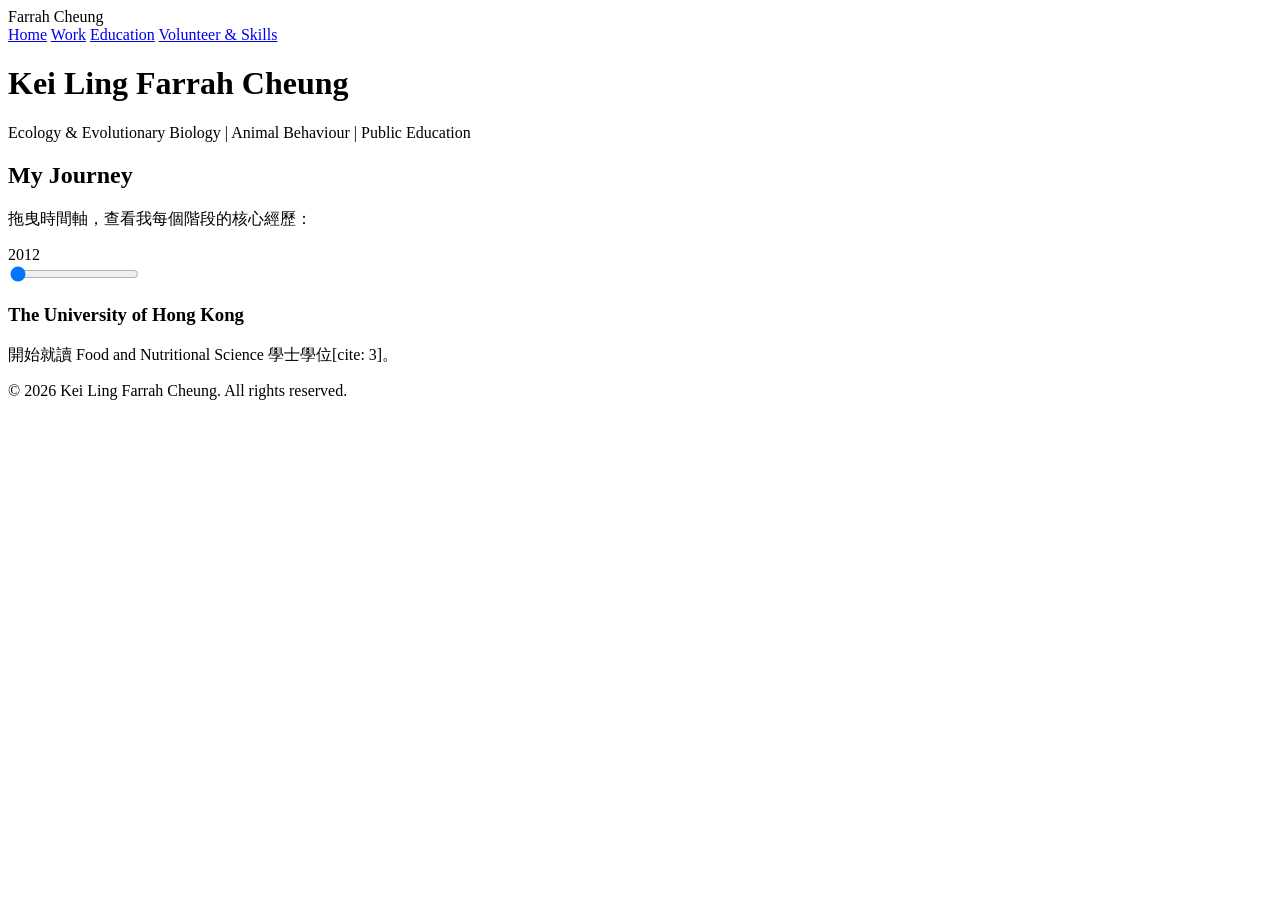
==== index.html @ 52d3b587 "Add initial HTML structure for personal website" ====
<!DOCTYPE html>
<html lang="en">
<head>
    <meta charset="UTF-8">
    <meta name="viewport" content="width=device-width, initial-scale=1.0">
    <title>Kei Ling Farrah Cheung | Home</title>
    <link rel="stylesheet" href="style.css">
</head>
<body>
    <nav class="navbar">
        <div class="nav-brand">Farrah Cheung</div>
        <div class="nav-links">
            <a href="index.html" class="active">Home</a>
            <a href="work.html">Work</a>
            <a href="education.html">Education</a>
            <a href="volunteer.html">Volunteer & Skills</a>
        </div>
    </nav>

    <header class="hero">
        <h1>Kei Ling Farrah Cheung</h1>
        <p>Ecology & Evolutionary Biology | Animal Behaviour | Public Education</p>
    </header>

    <main class="content-container">
        <section class="timeline-section">
            <h2>My Journey</h2>
            <p class="instruction">拖曳時間軸，查看我每個階段的核心經歷：</p>
            
            <div class="timeline-container">
                <div id="year-display">2012</div>
                <input type="range" min="2012" max="2027" value="2012" class="slider" id="timelineSlider">
                
                <div id="timeline-popup" class="popup">
                    <h3 id="popup-title">The University of Hong Kong</h3>
                    <p id="popup-desc">開始就讀 Food and Nutritional Science 學士學位[cite: 3]。</p>
                </div>
            </div>
        </section>
    </main>

    <footer>
        <p>&copy; 2026 Kei Ling Farrah Cheung. All rights reserved.</p>
    </footer>

    <script src="script.js"></script>
</body>
</html>
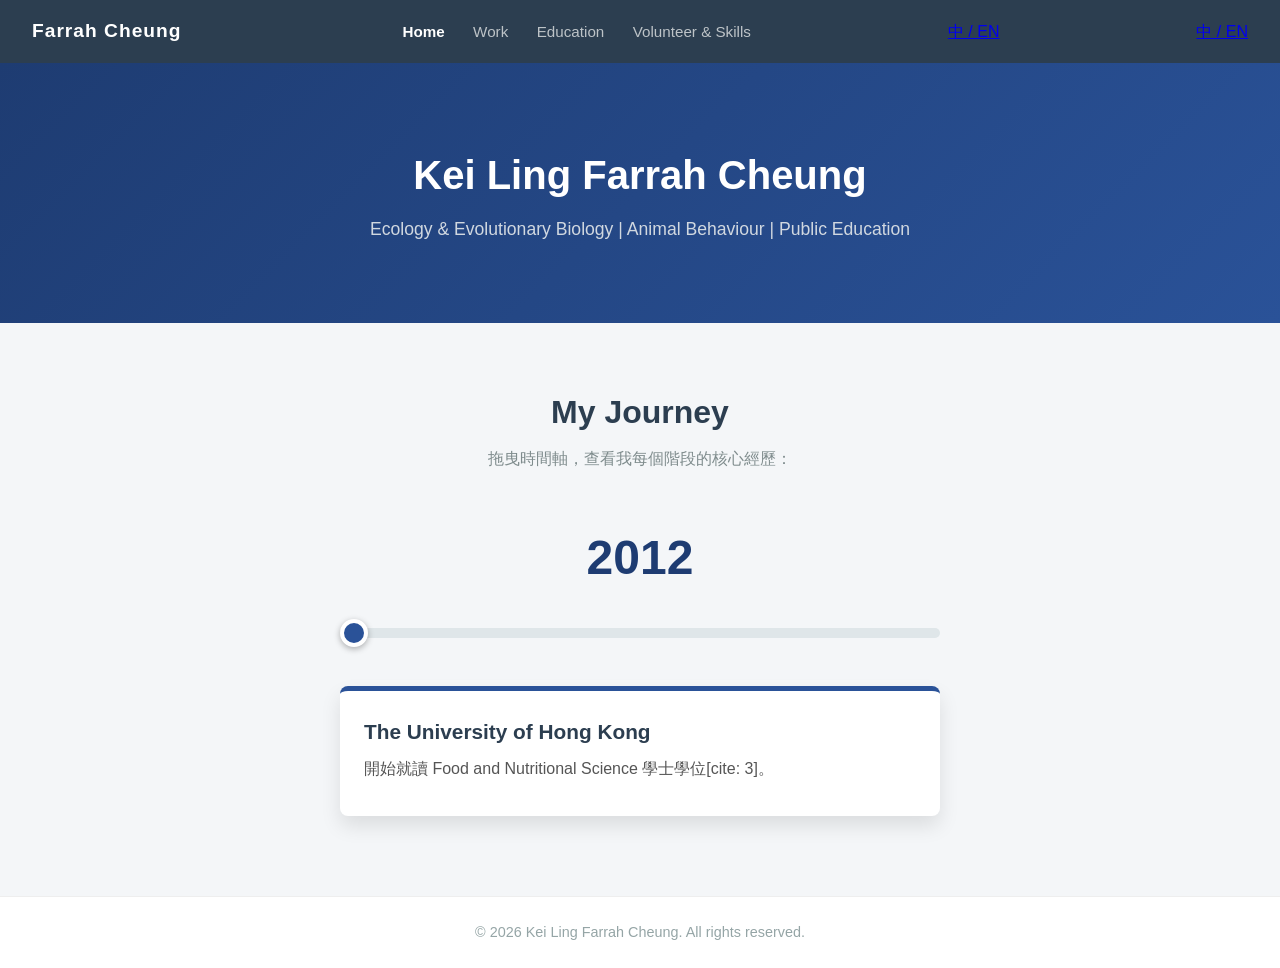
==== commit bfc82649: "Add language switch to index.html Added language switch links for English and Chinese versions." ====
--- a/index.html
+++ b/index.html
@@ -14,6 +14,15 @@
             <a href="work.html">Work</a>
             <a href="education.html">Education</a>
             <a href="volunteer.html">Volunteer & Skills</a>
+        </div>
+        <!-- 在英文版 index.html 的導覽列中加入 -->
+        <div class="lang-switch">
+            <a href="zh/index.html">中 / EN</a>
+        </div>
+        
+        <!-- 在中文版 zh/index.html 的導覽列中加入 -->
+        <div class="lang-switch">
+            <a href="../index.html">中 / EN</a>
         </div>
     </nav>
 
--- a/style.css
+++ b/style.css
@@ -0,0 +1,53 @@
+* { box-sizing: border-box; margin: 0; padding: 0; }
+body { font-family: -apple-system, BlinkMacSystemFont, "Segoe UI", sans-serif; color: #333; background-color: #f4f6f8; line-height: 1.6; display: flex; flex-direction: column; min-height: 100vh; }
+
+/* 導覽列 */
+.navbar { display: flex; justify-content: space-between; align-items: center; background: #2c3e50; padding: 1rem 2rem; color: white; position: sticky; top: 0; z-index: 100; }
+.nav-brand { font-weight: 700; font-size: 1.2rem; letter-spacing: 1px; }
+.nav-links a { color: #bdc3c7; text-decoration: none; margin-left: 1.5rem; transition: color 0.3s; font-size: 0.95rem; }
+.nav-links a:hover, .nav-links a.active { color: #fff; font-weight: 600; }
+
+/* 首頁橫幅 */
+.hero { text-align: center; padding: 5rem 1rem; background: linear-gradient(135deg, #1e3c72 0%, #2a5298 100%); color: white; }
+.hero h1 { font-size: 2.5rem; margin-bottom: 0.5rem; }
+.hero p { font-size: 1.1rem; color: #d1d8e0; }
+
+/* 內容區塊 */
+.content-container { max-width: 800px; margin: 2rem auto; padding: 0 1rem; flex: 1; width: 100%; }
+.page-title { color: #2c3e50; border-bottom: 2px solid #e0e0e0; padding-bottom: 0.5rem; margin-bottom: 2rem; font-size: 1.8rem; }
+
+/* 卡片設計 */
+.card { background: white; padding: 1.8rem; border-radius: 10px; box-shadow: 0 4px 6px rgba(0,0,0,0.04); margin-bottom: 1.5rem; transition: transform 0.2s; }
+.card:hover { transform: translateY(-3px); box-shadow: 0 6px 12px rgba(0,0,0,0.08); }
+.card-header { display: flex; justify-content: space-between; align-items: baseline; margin-bottom: 0.5rem; }
+.card-header h3 { color: #1e3c72; font-size: 1.2rem; }
+.card-header .date { font-size: 0.9rem; color: #7f8c8d; font-weight: 500; }
+.card h4 { color: #34495e; margin-bottom: 1rem; font-weight: 500; }
+.card-details { margin-left: 1.5rem; color: #555; }
+.card-details li { margin-bottom: 0.4rem; }
+.card-desc { color: #555; }
+
+/* 時間軸與 Slider */
+.timeline-section { text-align: center; padding: 2rem 0; }
+.timeline-section h2 { color: #2c3e50; font-size: 2rem; margin-bottom: 0.5rem; }
+.instruction { color: #7f8c8d; margin-bottom: 2rem; }
+.timeline-container { position: relative; padding: 1rem 0; max-width: 600px; margin: 0 auto; }
+#year-display { font-size: 3rem; font-weight: 800; color: #1e3c72; margin-bottom: 1.5rem; }
+
+.slider { width: 100%; -webkit-appearance: none; height: 10px; border-radius: 5px; background: #dfe6e9; outline: none; }
+.slider::-webkit-slider-thumb { -webkit-appearance: none; appearance: none; width: 28px; height: 28px; border-radius: 50%; background: #2a5298; cursor: pointer; border: 4px solid white; box-shadow: 0 2px 6px rgba(0,0,0,0.3); }
+
+/* 時間軸 Popup 視窗 */
+.popup { background: white; border-top: 5px solid #2a5298; padding: 1.5rem; border-radius: 8px; box-shadow: 0 10px 20px rgba(0,0,0,0.1); margin-top: 2.5rem; min-height: 130px; text-align: left; }
+.popup h3 { color: #2c3e50; margin-bottom: 0.5rem; font-size: 1.3rem; }
+.popup p { color: #555; }
+
+/* 頁尾 */
+footer { text-align: center; padding: 1.5rem; color: #95a5a6; font-size: 0.9rem; background: #fff; border-top: 1px solid #eee; margin-top: auto; }
+
+/* 響應式 */
+@media (max-width: 600px) {
+    .card-header { flex-direction: column; }
+    .card-header .date { margin-top: 0.3rem; }
+    .nav-links { display: none; /* 行動版可後續擴充漢堡選單 */ }
+}
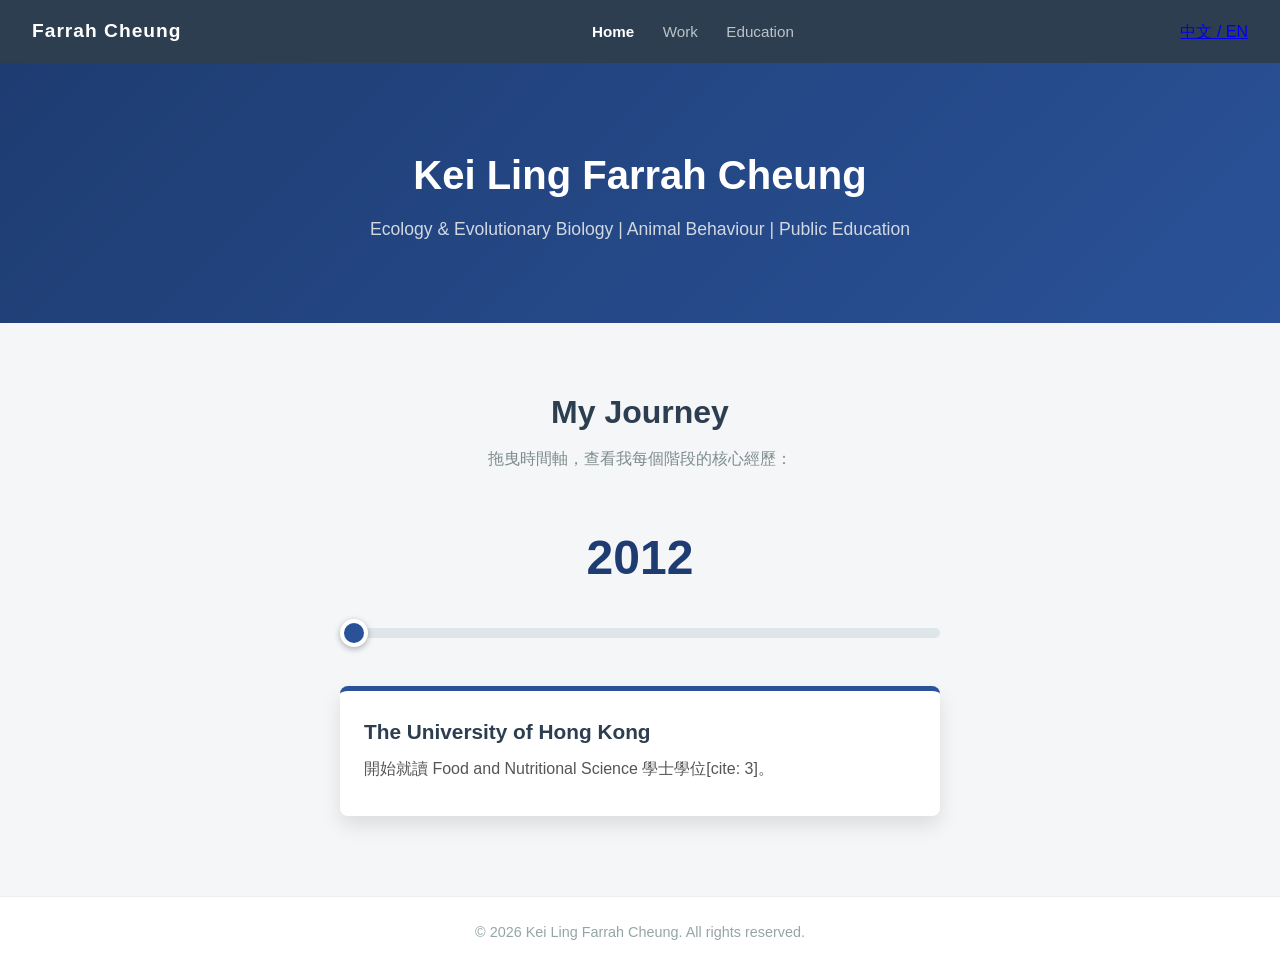
==== commit 5f141385: "Move CSS and JS files to assets folder Updated file paths for CSS and JS to point to the assets fold" ====
--- a/index.html
+++ b/index.html
@@ -4,7 +4,8 @@
     <meta charset="UTF-8">
     <meta name="viewport" content="width=device-width, initial-scale=1.0">
     <title>Kei Ling Farrah Cheung | Home</title>
-    <link rel="stylesheet" href="style.css">
+    <!-- 注意：CSS 已移至 assets 資料夾 -->
+    <link rel="stylesheet" href="assets/css/style.css">
 </head>
 <body>
     <nav class="navbar">
@@ -13,16 +14,10 @@
             <a href="index.html" class="active">Home</a>
             <a href="work.html">Work</a>
             <a href="education.html">Education</a>
-            <a href="volunteer.html">Volunteer & Skills</a>
         </div>
-        <!-- 在英文版 index.html 的導覽列中加入 -->
+        <!-- 語言切換按鈕 -->
         <div class="lang-switch">
-            <a href="zh/index.html">中 / EN</a>
-        </div>
-        
-        <!-- 在中文版 zh/index.html 的導覽列中加入 -->
-        <div class="lang-switch">
-            <a href="../index.html">中 / EN</a>
+            <a href="zh/index.html">中文 / EN</a>
         </div>
     </nav>
 
@@ -35,11 +30,9 @@
         <section class="timeline-section">
             <h2>My Journey</h2>
             <p class="instruction">拖曳時間軸，查看我每個階段的核心經歷：</p>
-            
             <div class="timeline-container">
                 <div id="year-display">2012</div>
                 <input type="range" min="2012" max="2027" value="2012" class="slider" id="timelineSlider">
-                
                 <div id="timeline-popup" class="popup">
                     <h3 id="popup-title">The University of Hong Kong</h3>
                     <p id="popup-desc">開始就讀 Food and Nutritional Science 學士學位[cite: 3]。</p>
@@ -52,6 +45,7 @@
         <p>&copy; 2026 Kei Ling Farrah Cheung. All rights reserved.</p>
     </footer>
 
-    <script src="script.js"></script>
+    <!-- 注意：JS 已移至 assets 資料夾 -->
+    <script src="assets/js/script.js"></script>
 </body>
 </html>
--- a/assets/css/style.css
+++ b/assets/css/style.css
@@ -0,0 +1,53 @@
+* { box-sizing: border-box; margin: 0; padding: 0; }
+body { font-family: -apple-system, BlinkMacSystemFont, "Segoe UI", sans-serif; color: #333; background-color: #f4f6f8; line-height: 1.6; display: flex; flex-direction: column; min-height: 100vh; }
+
+/* 導覽列 */
+.navbar { display: flex; justify-content: space-between; align-items: center; background: #2c3e50; padding: 1rem 2rem; color: white; position: sticky; top: 0; z-index: 100; }
+.nav-brand { font-weight: 700; font-size: 1.2rem; letter-spacing: 1px; }
+.nav-links a { color: #bdc3c7; text-decoration: none; margin-left: 1.5rem; transition: color 0.3s; font-size: 0.95rem; }
+.nav-links a:hover, .nav-links a.active { color: #fff; font-weight: 600; }
+
+/* 首頁橫幅 */
+.hero { text-align: center; padding: 5rem 1rem; background: linear-gradient(135deg, #1e3c72 0%, #2a5298 100%); color: white; }
+.hero h1 { font-size: 2.5rem; margin-bottom: 0.5rem; }
+.hero p { font-size: 1.1rem; color: #d1d8e0; }
+
+/* 內容區塊 */
+.content-container { max-width: 800px; margin: 2rem auto; padding: 0 1rem; flex: 1; width: 100%; }
+.page-title { color: #2c3e50; border-bottom: 2px solid #e0e0e0; padding-bottom: 0.5rem; margin-bottom: 2rem; font-size: 1.8rem; }
+
+/* 卡片設計 */
+.card { background: white; padding: 1.8rem; border-radius: 10px; box-shadow: 0 4px 6px rgba(0,0,0,0.04); margin-bottom: 1.5rem; transition: transform 0.2s; }
+.card:hover { transform: translateY(-3px); box-shadow: 0 6px 12px rgba(0,0,0,0.08); }
+.card-header { display: flex; justify-content: space-between; align-items: baseline; margin-bottom: 0.5rem; }
+.card-header h3 { color: #1e3c72; font-size: 1.2rem; }
+.card-header .date { font-size: 0.9rem; color: #7f8c8d; font-weight: 500; }
+.card h4 { color: #34495e; margin-bottom: 1rem; font-weight: 500; }
+.card-details { margin-left: 1.5rem; color: #555; }
+.card-details li { margin-bottom: 0.4rem; }
+.card-desc { color: #555; }
+
+/* 時間軸與 Slider */
+.timeline-section { text-align: center; padding: 2rem 0; }
+.timeline-section h2 { color: #2c3e50; font-size: 2rem; margin-bottom: 0.5rem; }
+.instruction { color: #7f8c8d; margin-bottom: 2rem; }
+.timeline-container { position: relative; padding: 1rem 0; max-width: 600px; margin: 0 auto; }
+#year-display { font-size: 3rem; font-weight: 800; color: #1e3c72; margin-bottom: 1.5rem; }
+
+.slider { width: 100%; -webkit-appearance: none; height: 10px; border-radius: 5px; background: #dfe6e9; outline: none; }
+.slider::-webkit-slider-thumb { -webkit-appearance: none; appearance: none; width: 28px; height: 28px; border-radius: 50%; background: #2a5298; cursor: pointer; border: 4px solid white; box-shadow: 0 2px 6px rgba(0,0,0,0.3); }
+
+/* 時間軸 Popup 視窗 */
+.popup { background: white; border-top: 5px solid #2a5298; padding: 1.5rem; border-radius: 8px; box-shadow: 0 10px 20px rgba(0,0,0,0.1); margin-top: 2.5rem; min-height: 130px; text-align: left; }
+.popup h3 { color: #2c3e50; margin-bottom: 0.5rem; font-size: 1.3rem; }
+.popup p { color: #555; }
+
+/* 頁尾 */
+footer { text-align: center; padding: 1.5rem; color: #95a5a6; font-size: 0.9rem; background: #fff; border-top: 1px solid #eee; margin-top: auto; }
+
+/* 響應式 */
+@media (max-width: 600px) {
+    .card-header { flex-direction: column; }
+    .card-header .date { margin-top: 0.3rem; }
+    .nav-links { display: none; /* 行動版可後續擴充漢堡選單 */ }
+}
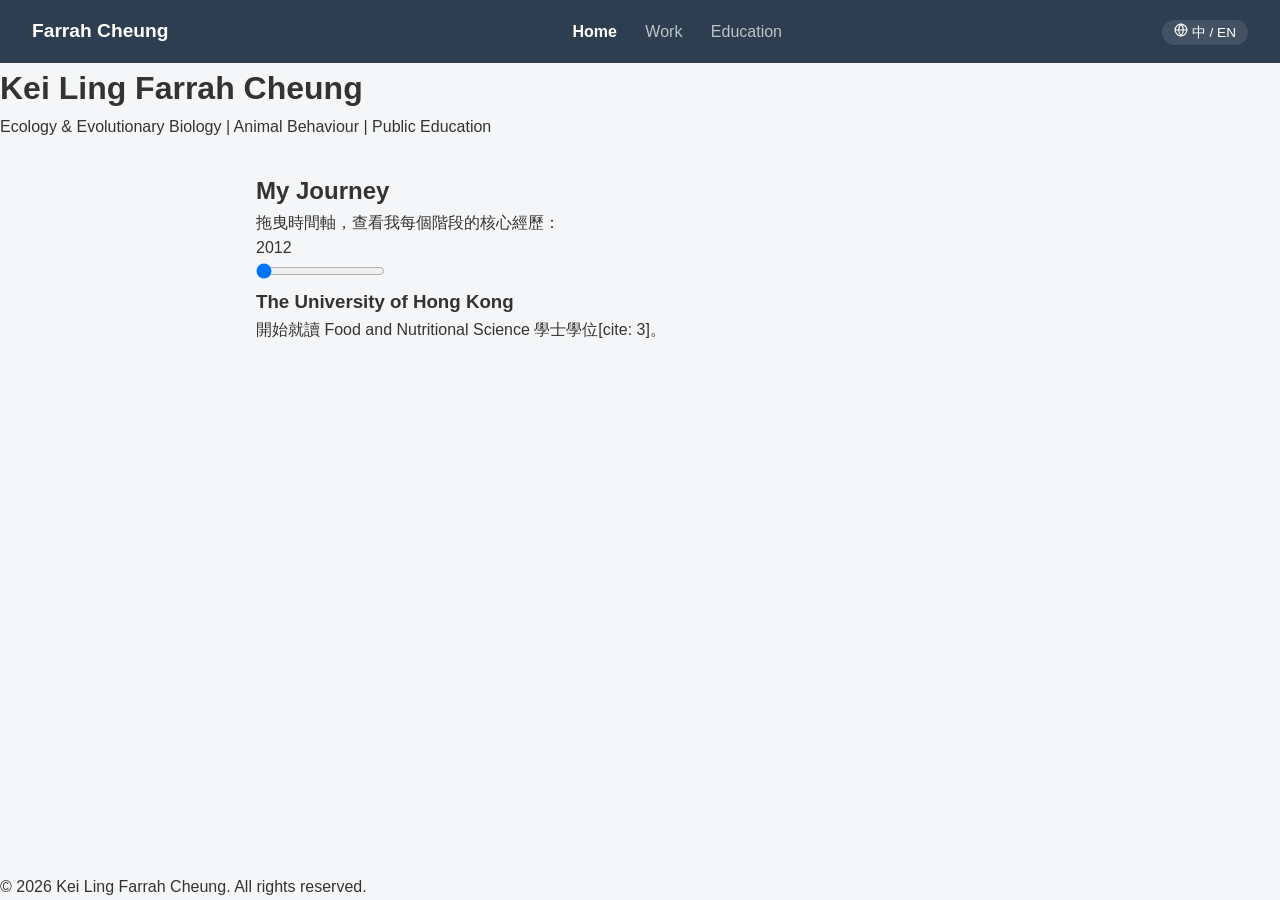
==== commit e270f708: "Update language switch button with SVG icon" ====
--- a/index.html
+++ b/index.html
@@ -17,7 +17,10 @@
         </div>
         <!-- 語言切換按鈕 -->
         <div class="lang-switch">
-            <a href="zh/index.html">中文 / EN</a>
+            <a href="zh/index.html">
+                <svg width="14" height="14" viewBox="0 0 24 24" fill="none" stroke="currentColor" stroke-width="2" stroke-linecap="round" stroke-linejoin="round"><circle cx="12" cy="12" r="10"></circle><line x1="2" y1="12" x2="22" y2="12"></line><path d="M12 2a15.3 15.3 0 0 1 4 10 15.3 15.3 0 0 1-4 10 15.3 15.3 0 0 1-4-10 15.3 15.3 0 0 1 4-10z"></path></svg>
+                中 / EN
+            </a>
         </div>
     </nav>
 
--- a/assets/css/style.css
+++ b/assets/css/style.css
@@ -1,53 +1,57 @@
+/* 基本重置與排版保留 (與之前相同) */
 * { box-sizing: border-box; margin: 0; padding: 0; }
 body { font-family: -apple-system, BlinkMacSystemFont, "Segoe UI", sans-serif; color: #333; background-color: #f4f6f8; line-height: 1.6; display: flex; flex-direction: column; min-height: 100vh; }
 
-/* 導覽列 */
+/* 導覽列與語言切換 */
 .navbar { display: flex; justify-content: space-between; align-items: center; background: #2c3e50; padding: 1rem 2rem; color: white; position: sticky; top: 0; z-index: 100; }
-.nav-brand { font-weight: 700; font-size: 1.2rem; letter-spacing: 1px; }
-.nav-links a { color: #bdc3c7; text-decoration: none; margin-left: 1.5rem; transition: color 0.3s; font-size: 0.95rem; }
+.nav-brand { font-weight: 700; font-size: 1.2rem; }
+.nav-links a { color: #bdc3c7; text-decoration: none; margin-left: 1.5rem; transition: 0.3s; }
 .nav-links a:hover, .nav-links a.active { color: #fff; font-weight: 600; }
+.lang-switch a { background: rgba(255,255,255,0.1); padding: 5px 12px; border-radius: 15px; color: white; text-decoration: none; font-size: 0.85rem; transition: 0.3s; }
+.lang-switch a:hover { background: rgba(255,255,255,0.3); }
 
-/* 首頁橫幅 */
-.hero { text-align: center; padding: 5rem 1rem; background: linear-gradient(135deg, #1e3c72 0%, #2a5298 100%); color: white; }
-.hero h1 { font-size: 2.5rem; margin-bottom: 0.5rem; }
-.hero p { font-size: 1.1rem; color: #d1d8e0; }
-
-/* 內容區塊 */
+/* 共用內容區與卡片 */
 .content-container { max-width: 800px; margin: 2rem auto; padding: 0 1rem; flex: 1; width: 100%; }
 .page-title { color: #2c3e50; border-bottom: 2px solid #e0e0e0; padding-bottom: 0.5rem; margin-bottom: 2rem; font-size: 1.8rem; }
+.card { background: white; padding: 1.8rem; border-radius: 10px; box-shadow: 0 4px 6px rgba(0,0,0,0.04); margin-bottom: 1.5rem; }
+.card-header { display: flex; justify-content: space-between; margin-bottom: 0.5rem; }
+.card-header h3 { color: #1e3c72; font-size: 1.2rem; }
+.card h4 { color: #34495e; margin-bottom: 0.5rem; font-weight: 500; }
+.card-desc { color: #555; margin-bottom: 1.2rem; }
 
-/* 卡片設計 */
-.card { background: white; padding: 1.8rem; border-radius: 10px; box-shadow: 0 4px 6px rgba(0,0,0,0.04); margin-bottom: 1.5rem; transition: transform 0.2s; }
-.card:hover { transform: translateY(-3px); box-shadow: 0 6px 12px rgba(0,0,0,0.08); }
-.card-header { display: flex; justify-content: space-between; align-items: baseline; margin-bottom: 0.5rem; }
-.card-header h3 { color: #1e3c72; font-size: 1.2rem; }
-.card-header .date { font-size: 0.9rem; color: #7f8c8d; font-weight: 500; }
-.card h4 { color: #34495e; margin-bottom: 1rem; font-weight: 500; }
-.card-details { margin-left: 1.5rem; color: #555; }
-.card-details li { margin-bottom: 0.4rem; }
-.card-desc { color: #555; }
+/* 按鈕樣式 */
+.btn-primary { display: inline-block; background: #1e3c72; color: white; padding: 8px 16px; border-radius: 6px; text-decoration: none; font-size: 0.9rem; transition: 0.2s; }
+.btn-primary:hover { background: #2a5298; }
 
-/* 時間軸與 Slider */
-.timeline-section { text-align: center; padding: 2rem 0; }
-.timeline-section h2 { color: #2c3e50; font-size: 2rem; margin-bottom: 0.5rem; }
-.instruction { color: #7f8c8d; margin-bottom: 2rem; }
-.timeline-container { position: relative; padding: 1rem 0; max-width: 600px; margin: 0 auto; }
-#year-display { font-size: 3rem; font-weight: 800; color: #1e3c72; margin-bottom: 1.5rem; }
+/* =========================================
+   詳細頁面專屬樣式 (兩欄式佈局)
+========================================= */
+.hero-image-container { width: 100%; max-height: 400px; overflow: hidden; background: #ddd; }
+.hero-image { width: 100%; height: 100%; object-fit: cover; display: block; }
 
-.slider { width: 100%; -webkit-appearance: none; height: 10px; border-radius: 5px; background: #dfe6e9; outline: none; }
-.slider::-webkit-slider-thumb { -webkit-appearance: none; appearance: none; width: 28px; height: 28px; border-radius: 50%; background: #2a5298; cursor: pointer; border: 4px solid white; box-shadow: 0 2px 6px rgba(0,0,0,0.3); }
+.detail-container { max-width: 1000px; margin: 3rem auto; padding: 0 1rem; display: flex; gap: 2.5rem; flex: 1; align-items: flex-start; }
 
-/* 時間軸 Popup 視窗 */
-.popup { background: white; border-top: 5px solid #2a5298; padding: 1.5rem; border-radius: 8px; box-shadow: 0 10px 20px rgba(0,0,0,0.1); margin-top: 2.5rem; min-height: 130px; text-align: left; }
-.popup h3 { color: #2c3e50; margin-bottom: 0.5rem; font-size: 1.3rem; }
-.popup p { color: #555; }
+/* 左側主內容 (70%) */
+.detail-main { flex: 7; background: white; padding: 2.5rem; border-radius: 10px; box-shadow: 0 4px 10px rgba(0,0,0,0.05); }
+.detail-title { font-size: 2.2rem; color: #1e3c72; margin-bottom: 0.5rem; line-height: 1.2; }
+.detail-meta { color: #7f8c8d; font-weight: 500; border-bottom: 1px solid #eee; padding-bottom: 1.5rem; margin-bottom: 1.5rem; }
+.detail-content h3 { color: #2c3e50; margin: 2rem 0 1rem; font-size: 1.3rem; }
+.detail-content p { margin-bottom: 1rem; color: #444; }
+.content-image { width: 100%; border-radius: 8px; margin: 1.5rem 0; box-shadow: 0 2px 5px rgba(0,0,0,0.1); }
 
-/* 頁尾 */
-footer { text-align: center; padding: 1.5rem; color: #95a5a6; font-size: 0.9rem; background: #fff; border-top: 1px solid #eee; margin-top: auto; }
+/* 右側 Sticky 側邊欄 (30%) */
+.detail-sidebar { flex: 3; position: sticky; top: 90px; }
+.sidebar-box { background: white; padding: 1.5rem; border-radius: 10px; box-shadow: 0 4px 10px rgba(0,0,0,0.05); margin-bottom: 1.5rem; }
+.sidebar-box h4 { color: #2c3e50; margin-bottom: 1rem; font-size: 1.1rem; border-bottom: 2px solid #f0f0f0; padding-bottom: 0.5rem; }
 
-/* 響應式 */
-@media (max-width: 600px) {
-    .card-header { flex-direction: column; }
-    .card-header .date { margin-top: 0.3rem; }
-    .nav-links { display: none; /* 行動版可後續擴充漢堡選單 */ }
+.skills-container { display: flex; flex-wrap: wrap; gap: 8px; }
+.skill-tag { background: #e8f4f8; color: #2980b9; padding: 4px 10px; border-radius: 15px; font-size: 0.85rem; font-weight: 500; }
+
+.btn-download { display: block; background: #f8f9fa; color: #2c3e50; border: 1px solid #dee2e6; padding: 10px; border-radius: 6px; text-decoration: none; margin-bottom: 10px; font-size: 0.9rem; transition: 0.2s; text-align: center; }
+.btn-download:hover { background: #e9ecef; border-color: #cbd3da; }
+
+/* 響應式：手機版改為單欄垂直排列 */
+@media (max-width: 800px) {
+    .detail-container { flex-direction: column; }
+    .detail-sidebar { width: 100%; position: static; }
 }
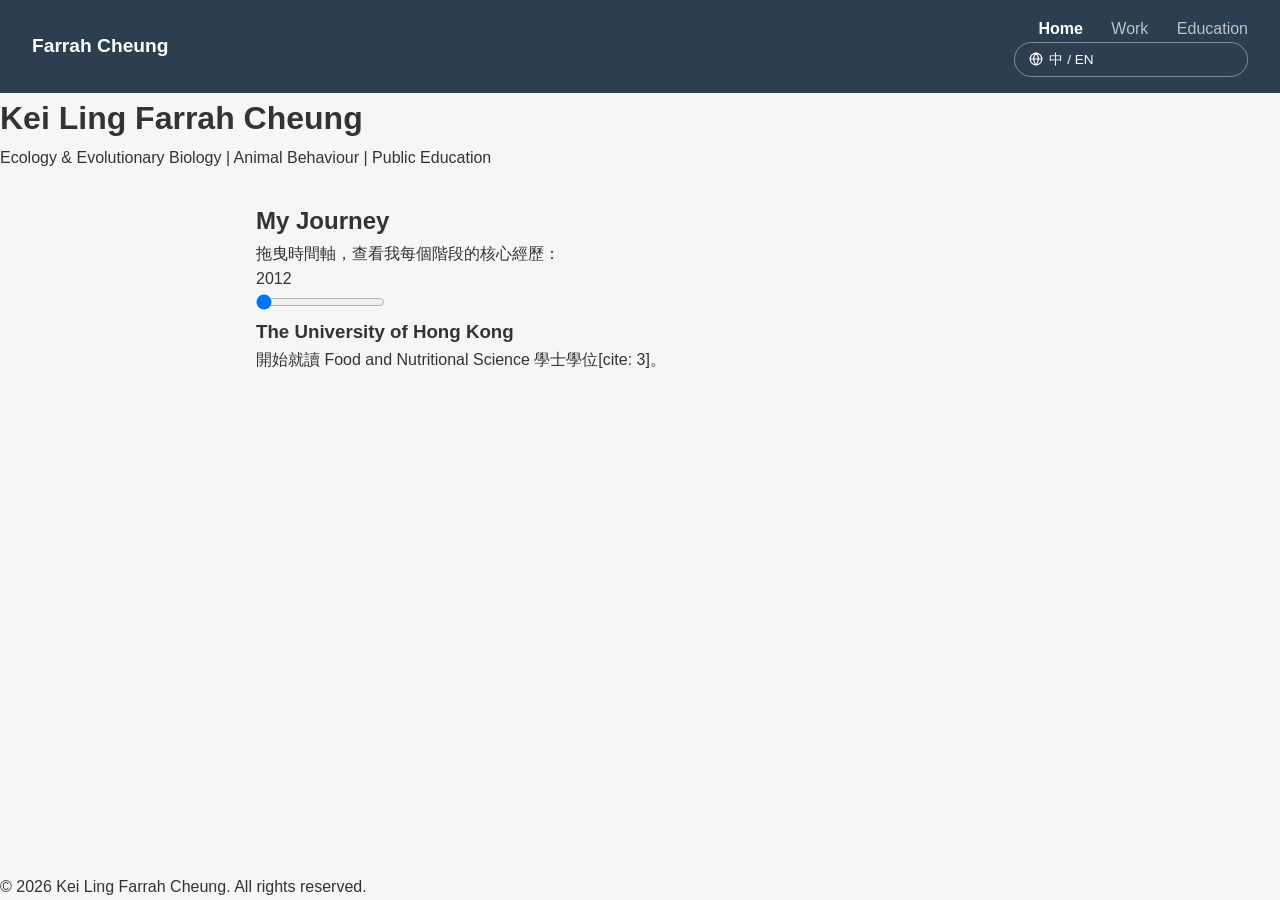
==== commit 2808badf: "Refactor navigation links and language switch Removed duplicate language switch button and reorganiz" ====
--- a/index.html
+++ b/index.html
@@ -9,18 +9,23 @@
 </head>
 <body>
     <nav class="navbar">
+    <!-- 左側 Brand -->
         <div class="nav-brand">Farrah Cheung</div>
-        <div class="nav-links">
-            <a href="index.html" class="active">Home</a>
-            <a href="work.html">Work</a>
-            <a href="education.html">Education</a>
-        </div>
-        <!-- 語言切換按鈕 -->
-        <div class="lang-switch">
-            <a href="zh/index.html">
-                <svg width="14" height="14" viewBox="0 0 24 24" fill="none" stroke="currentColor" stroke-width="2" stroke-linecap="round" stroke-linejoin="round"><circle cx="12" cy="12" r="10"></circle><line x1="2" y1="12" x2="22" y2="12"></line><path d="M12 2a15.3 15.3 0 0 1 4 10 15.3 15.3 0 0 1-4 10 15.3 15.3 0 0 1-4-10 15.3 15.3 0 0 1 4-10z"></path></svg>
-                中 / EN
-            </a>
+        
+        <!-- 右側群組 (包含選單與語言切換) -->
+        <div class="nav-right">
+            <div class="nav-links">
+                <a href="index.html" class="active">Home</a>
+                <a href="work.html">Work</a>
+                <a href="education.html">Education</a>
+            </div>
+            
+            <div class="lang-switch">
+                <a href="zh/index.html">
+                    <svg width="14" height="14" viewBox="0 0 24 24" fill="none" stroke="currentColor" stroke-width="2" stroke-linecap="round" stroke-linejoin="round"><circle cx="12" cy="12" r="10"></circle><line x1="2" y1="12" x2="22" y2="12"></line><path d="M12 2a15.3 15.3 0 0 1 4 10 15.3 15.3 0 0 1-4 10 15.3 15.3 0 0 1-4-10 15.3 15.3 0 0 1 4-10z"></path></svg>
+                    中 / EN
+                </a>
+            </div>
         </div>
     </nav>
 
--- a/assets/css/style.css
+++ b/assets/css/style.css
@@ -7,8 +7,37 @@
 .nav-brand { font-weight: 700; font-size: 1.2rem; }
 .nav-links a { color: #bdc3c7; text-decoration: none; margin-left: 1.5rem; transition: 0.3s; }
 .nav-links a:hover, .nav-links a.active { color: #fff; font-weight: 600; }
-.lang-switch a { background: rgba(255,255,255,0.1); padding: 5px 12px; border-radius: 15px; color: white; text-decoration: none; font-size: 0.85rem; transition: 0.3s; }
-.lang-switch a:hover { background: rgba(255,255,255,0.3); }
+.lang-switch a { 
+    display: flex; 
+    align-items: center; 
+    gap: 6px; 
+    border: 1px solid rgba(255,255,255,0.4); 
+    padding: 6px 14px; 
+    border-radius: 20px; 
+    color: white; 
+    text-decoration: none; 
+    font-size: 0.85rem; 
+    font-weight: 500;
+    transition: all 0.3s ease; 
+}
+.lang-switch a:hover { 
+    background: white; 
+    color: #2c3e50; 
+    border-color: white; 
+}
+/* .lang-switch a { 
+    color: #bdc3c7; 
+    text-decoration: none; 
+    font-size: 0.9rem; 
+    font-weight: 600;
+    letter-spacing: 1px;
+    padding: 6px 10px;
+    transition: color 0.3s; 
+}
+.lang-switch a:hover { 
+    color: #fff; 
+    text-shadow: 0 0 8px rgba(255,255,255,0.4);
+} */
 
 /* 共用內容區與卡片 */
 .content-container { max-width: 800px; margin: 2rem auto; padding: 0 1rem; flex: 1; width: 100%; }
